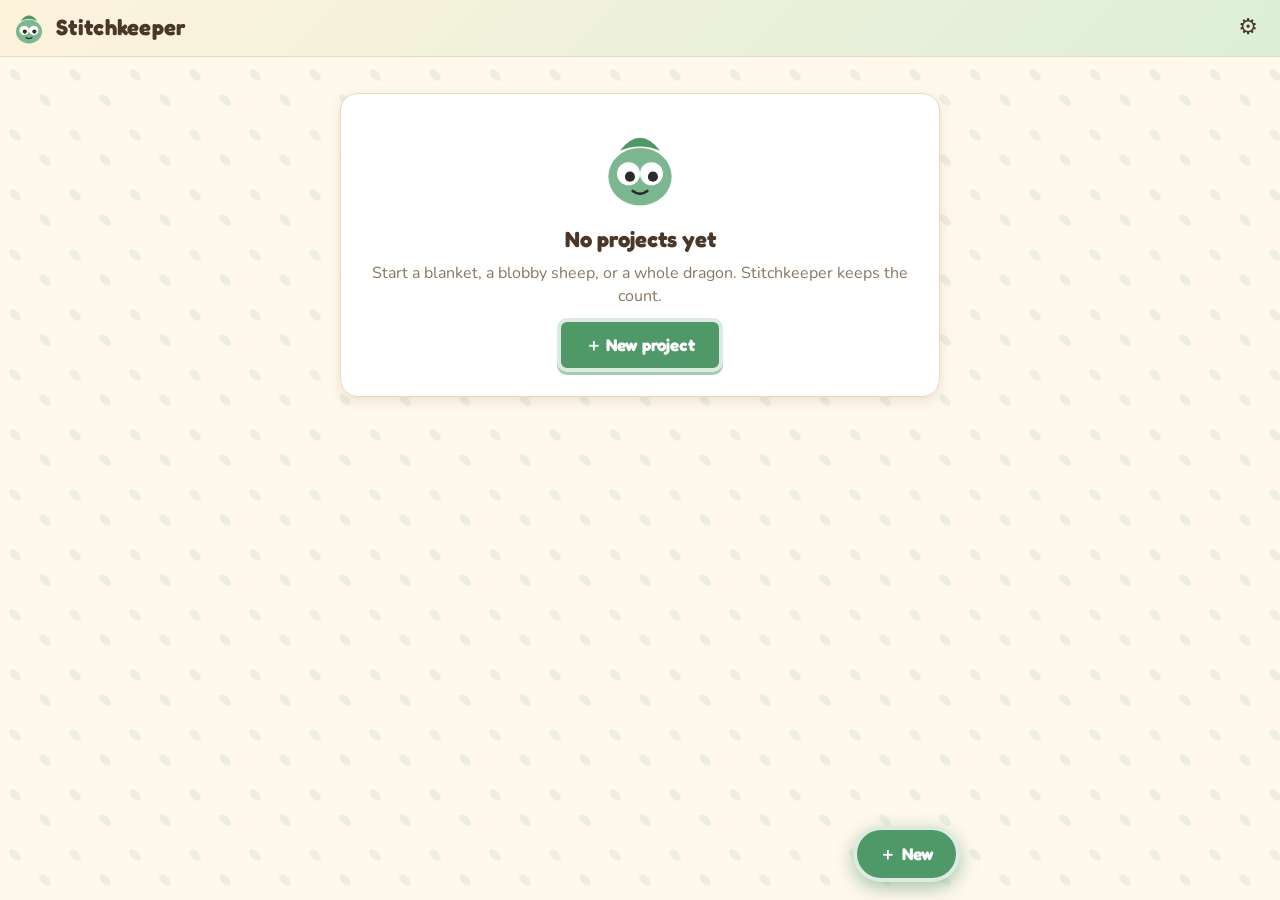
==== index.html @ abbbc14a "Stitchkeeper: crochet row/stitch counter PWA Row/round + grouped stitch counters, multi-part project" ====
<!DOCTYPE html>
<html lang="en">
<head>
<meta charset="utf-8">
<title>Stitchkeeper</title>
<meta name="viewport" content="width=device-width, initial-scale=1, viewport-fit=cover">
<meta name="description" content="A crochet row, round and stitch counter that works offline.">
<meta name="theme-color" content="#9ccc65">
<meta name="color-scheme" content="light dark">

<!-- PWA / iOS -->
<link rel="manifest" href="./manifest.webmanifest">
<link rel="icon" href="./icons/icon.svg" type="image/svg+xml">
<link rel="apple-touch-icon" href="./icons/apple-touch-icon.png">
<meta name="apple-mobile-web-app-capable" content="yes">
<meta name="mobile-web-app-capable" content="yes">
<meta name="apple-mobile-web-app-title" content="Stitchkeeper">
<meta name="apple-mobile-web-app-status-bar-style" content="black-translucent">

<!-- Styles -->
<link rel="stylesheet" href="./css/app.css">
<link rel="stylesheet" href="./css/themes.css">

<!-- Fonts -->
<link rel="preconnect" href="https://fonts.googleapis.com">
<link rel="preconnect" href="https://fonts.gstatic.com" crossorigin>
<link rel="stylesheet" href="https://fonts.googleapis.com/css2?family=Nunito:wght@400;700;900&amp;family=Fredoka:wght@500;700&amp;family=Quicksand:wght@500;700&amp;family=Cinzel:wght@600;700&amp;family=Press+Start+2P&amp;display=swap">
</head>
<body>

<!-- Screen-reader announcements (row changes, milestones) -->
<div id="live-region" class="sr-only" role="status" aria-live="polite" aria-atomic="true"></div>

<!-- =============================== HOME =============================== -->
<section id="screen-home" class="screen" aria-label="Projects">
  <header class="topbar">
    <div class="topbar-mascot" aria-hidden="true"></div>
    <h1 class="topbar-title">Stitchkeeper</h1>
    <button type="button" id="btn-settings" class="icon-btn" aria-label="Settings">
      <span aria-hidden="true">⚙️</span>
    </button>
  </header>

  <main class="screen-body" id="home-body">
    <section id="home-empty" class="empty-state" hidden>
      <div class="empty-mascot" aria-hidden="true"></div>
      <h2>No projects yet</h2>
      <p class="muted">Start a blanket, a blobby sheep, or a whole dragon. Stitchkeeper keeps the count.</p>
      <button type="button" class="btn primary big" data-action="new-project">＋ New project</button>
    </section>

    <div id="home-list" class="card-list"></div>

    <section id="home-finished" class="shelf" hidden>
      <button type="button" id="finished-toggle" class="shelf-toggle" aria-expanded="false" aria-controls="finished-list">
        <span class="shelf-caret" aria-hidden="true">▸</span>
        <span id="finished-label">Finished shelf</span>
      </button>
      <div id="finished-list" class="card-list" hidden></div>
    </section>
  </main>

  <button type="button" id="btn-new" class="fab" data-action="new-project" aria-label="New project">
    <span aria-hidden="true">＋</span> New
  </button>
</section>

<!-- ============================== PROJECT ============================= -->
<section id="screen-project" class="screen" aria-label="Project" hidden>
  <header class="topbar">
    <button type="button" id="p-back" class="icon-btn" aria-label="Back to projects">
      <span aria-hidden="true">‹</span>
    </button>
    <button type="button" id="p-title" class="title-btn" aria-label="Edit project">
      <span id="p-emoji" class="title-emoji" aria-hidden="true">🧶</span>
      <span id="p-name" class="title-name">Project</span>
    </button>
    <button type="button" id="p-timer" class="chip timer-chip" aria-label="Toggle timer">0:00:00</button>
    <button type="button" id="p-menu" class="icon-btn" aria-label="Project menu">
      <span aria-hidden="true">⋯</span>
    </button>
  </header>

  <main class="screen-body project-body">
    <div id="part-tabs" class="tabs" role="group" aria-label="Parts"></div>

    <p id="repeat-readout" class="repeat-readout" hidden></p>

    <section class="card counter-card" aria-label="Row counter">
      <div class="counter-label" id="row-label">ROW</div>
      <div class="counter-row">
        <button type="button" id="row-minus" class="round-btn" aria-label="Previous row">
          <span aria-hidden="true">–</span>
        </button>
        <div id="row-number" class="big-number">0</div>
        <button type="button" id="row-plus" class="round-btn accent" aria-label="Complete row">
          <span aria-hidden="true">+</span>
        </button>
      </div>
      <div id="row-progress" class="progress" hidden>
        <div class="bar"><div id="row-bar-fill" class="bar-fill"></div></div>
        <div id="row-bar-label" class="bar-label"></div>
      </div>
    </section>

    <button type="button" id="pattern-line" class="pattern-line" hidden>
      <span class="pattern-line-tag" id="pattern-line-tag"></span>
      <span class="pattern-line-text" id="pattern-line-text"></span>
    </button>

    <section class="stitch-section" aria-label="Stitch counter">
      <button type="button" id="stitch-btn" class="stitch-btn" aria-label="Count a stitch">
        <span class="stitch-caption">STITCHES</span>
        <span id="stitch-number" class="stitch-number">0</span>
        <span class="stitch-hint">tap</span>
      </button>
      <div id="stitch-readout" class="readout"></div>
      <div id="stitch-progress" class="progress slim" hidden>
        <div class="bar"><div id="stitch-bar-fill" class="bar-fill"></div></div>
        <div id="stitch-bar-label" class="bar-label"></div>
      </div>
      <div class="stitch-actions">
        <button type="button" id="stitch-minus" class="btn ghost" aria-label="Remove one stitch">–1</button>
        <button type="button" id="stitch-reset" class="linkish" aria-label="Reset stitches for this row">reset stitches</button>
      </div>
    </section>
  </main>

  <nav class="bottombar" aria-label="Project tools">
    <button type="button" id="btn-undo" class="bar-btn" aria-label="Undo last action">
      <span class="bar-icon" aria-hidden="true">↶</span><span class="bar-text">Undo</span>
    </button>
    <button type="button" id="btn-wake" class="bar-btn" aria-label="Keep screen awake" aria-pressed="false">
      <span class="bar-icon" aria-hidden="true">☀</span><span class="bar-text">Awake</span>
    </button>
    <button type="button" id="btn-alerts" class="bar-btn" aria-label="Stitch alerts">
      <span class="bar-icon" aria-hidden="true">🔔</span><span class="bar-text" id="alerts-text">Alerts</span>
    </button>
    <button type="button" id="btn-place" class="bar-btn" aria-label="Placement notes">
      <span class="bar-icon" aria-hidden="true">📌</span><span class="bar-text">Placing</span>
    </button>
  </nav>
</section>

<!-- Toasts -->
<div id="toasts" class="toasts" aria-live="polite"></div>

<!-- Scripts (order matters) -->
<script src="./js/themes.js"></script>
<script src="./js/patterns.js"></script>
<script src="./js/celebrate.js"></script>
<script src="./js/audio.js"></script>
<script src="./js/store.js"></script>
<script src="./js/app.js"></script>

<script>
(function () {
  'use strict';
  if (!('serviceWorker' in navigator)) return;
  var secure = location.protocol === 'https:' || location.hostname === 'localhost' || location.hostname === '127.0.0.1';
  if (!secure) return;
  window.addEventListener('load', function () {
    navigator.serviceWorker.register('./sw.js', { scope: './' }).catch(function () {});
  });
})();
</script>

</body>
</html>
---- css/app.css ----
/* ==========================================================================
   Stitchkeeper — css/app.css
   Layout + components. Colors, fonts, radii and shadows come ONLY from the
   theme variables below (themes.css overrides them per html[data-theme]).
   The :root block is the "stardew-spring" default so the app is fully
   styled even if themes.css fails to load.
   ========================================================================== */

/* --------------------------------------------------------------------------
   1. Theme variables (defaults = stardew-spring)
   -------------------------------------------------------------------------- */

:root {
  --bg: #fbf3e0;
  --bg-image: none;
  --surface: #fffaf0;
  --surface-2: #f4e8d2;
  --text: #4a3b2a;
  --text-muted: #8c7a62;
  --border: #e2d1b0;
  --primary: #7cb342;
  --primary-text: #ffffff;
  --primary-glow: rgba(124, 179, 66, 0.45);
  --accent: #f0a868;
  --accent-text: #4a3b2a;
  --accent-2: #4f9a3f;
  --danger: #c0563e;
  --success: #4c9a2a;
  --radius: 18px;
  --radius-sm: 10px;
  --shadow: 0 2px 0 rgba(160, 134, 94, 0.35), 0 8px 20px rgba(74, 59, 42, 0.10);
  --font-body: "Nunito", ui-rounded, "Segoe UI", system-ui, -apple-system, sans-serif;
  --font-display: "Fredoka", "Nunito", ui-rounded, "Segoe UI", system-ui, sans-serif;
  --counter-size: 96px;
  --tap-border: 2px solid #6b9c36;
  --header-bg: #9ccc65;
  --header-text: #2f3d1c;
  --mascot: url("data:image/svg+xml,%3Csvg xmlns='http://www.w3.org/2000/svg' viewBox='0 0 64 64'%3E%3Cpath d='M32 6 L43 22 H21 Z' fill='%238bc34a'/%3E%3Cellipse cx='32' cy='40' rx='20' ry='21' fill='%237cb342'/%3E%3Ccircle cx='25' cy='37' r='3.6' fill='%23263238'/%3E%3Ccircle cx='39' cy='37' r='3.6' fill='%23263238'/%3E%3Ccircle cx='26.2' cy='35.8' r='1.2' fill='%23ffffff'/%3E%3Ccircle cx='40.2' cy='35.8' r='1.2' fill='%23ffffff'/%3E%3Cpath d='M26 47 q6 6 12 0' stroke='%23263238' stroke-width='2.6' fill='none' stroke-linecap='round'/%3E%3C/svg%3E");
  --overlay: rgba(52, 40, 26, 0.48);
  --color-scheme: light;

  /* layout sizes (not themed) */
  --topbar-h: 56px;
  --bottombar-h: 62px;
  --gap: 12px;
  --pad: 14px;
  --maxw: 640px;
}

/* --------------------------------------------------------------------------
   2. Base
   -------------------------------------------------------------------------- */

* { box-sizing: border-box; }

html {
  color-scheme: var(--color-scheme);
  -webkit-text-size-adjust: 100%;
}

html, body {
  margin: 0;
  padding: 0;
  height: 100%;
}

body {
  min-height: 100dvh;
  background-color: var(--bg);
  background-image: var(--bg-image);
  background-attachment: fixed;
  color: var(--text);
  font-family: var(--font-body);
  font-size: 16px;
  line-height: 1.45;
  overflow: hidden;
  touch-action: manipulation;
  -webkit-tap-highlight-color: transparent;
  overscroll-behavior: none;
}

button, input, select, textarea {
  font: inherit;
  color: inherit;
}

button {
  cursor: pointer;
  border: none;
  background: none;
  -webkit-tap-highlight-color: transparent;
  touch-action: manipulation;
}

h1, h2, h3 { margin: 0; font-family: var(--font-display); font-weight: 700; }

p { margin: 0 0 0.6em; }

:focus-visible {
  outline: 3px solid var(--accent-2);
  outline-offset: 2px;
}

.sr-only {
  position: absolute !important;
  width: 1px; height: 1px;
  margin: -1px; padding: 0;
  overflow: hidden;
  clip: rect(0 0 0 0);
  clip-path: inset(50%);
  white-space: nowrap;
  border: 0;
}

.muted { color: var(--text-muted); }
.hidden, [hidden] { display: none !important; }

/* --------------------------------------------------------------------------
   3. Screens
   -------------------------------------------------------------------------- */

.screen {
  position: fixed;
  inset: 0;
  display: flex;
  flex-direction: column;
  height: 100dvh;
}

.screen-body {
  flex: 1 1 auto;
  min-height: 0;
  overflow-y: auto;
  -webkit-overflow-scrolling: touch;
  overscroll-behavior: contain;
  padding: var(--pad);
  padding-bottom: calc(96px + env(safe-area-inset-bottom));
  width: 100%;
  max-width: var(--maxw);
  margin: 0 auto;
}

.project-body {
  padding-bottom: calc(var(--bottombar-h) + 20px + env(safe-area-inset-bottom));
  display: flex;
  flex-direction: column;
  gap: var(--gap);
}
/* The body scrolls; its sections must never be squashed to fit. */
.project-body > * { flex: 0 0 auto; }

/* --------------------------------------------------------------------------
   4. Top bar
   -------------------------------------------------------------------------- */

.topbar {
  flex: 0 0 auto;
  display: flex;
  align-items: center;
  gap: 8px;
  min-height: var(--topbar-h);
  padding: 6px 10px;
  padding-top: calc(6px + env(safe-area-inset-top));
  background: var(--header-bg);
  color: var(--header-text);
  border-bottom: 1px solid var(--border);
}

.topbar-mascot {
  width: 38px; height: 38px;
  flex: 0 0 auto;
  background-image: var(--mascot);
  background-size: contain;
  background-repeat: no-repeat;
  background-position: center;
}

.topbar-title {
  flex: 1 1 auto;
  font-size: 22px;
  letter-spacing: 0.3px;
  color: var(--header-text);
  white-space: nowrap;
  overflow: hidden;
  text-overflow: ellipsis;
}

.icon-btn {
  flex: 0 0 auto;
  min-width: 44px;
  min-height: 44px;
  display: inline-flex;
  align-items: center;
  justify-content: center;
  font-size: 22px;
  border-radius: var(--radius-sm);
  color: var(--header-text);
}
.icon-btn:active { transform: scale(0.94); }

.title-btn {
  flex: 1 1 auto;
  min-width: 0;
  display: flex;
  align-items: center;
  gap: 8px;
  min-height: 44px;
  padding: 0 6px;
  border-radius: var(--radius-sm);
  color: var(--header-text);
  text-align: left;
}
.title-emoji { font-size: 22px; flex: 0 0 auto; }
.title-name {
  font-family: var(--font-display);
  font-size: 18px;
  font-weight: 700;
  white-space: nowrap;
  overflow: hidden;
  text-overflow: ellipsis;
}

.chip {
  flex: 0 0 auto;
  min-height: 34px;
  padding: 4px 10px;
  border-radius: 999px;
  border: 1px solid var(--border);
  background: var(--surface);
  color: var(--text);
  font-size: 13px;
  font-variant-numeric: tabular-nums;
  font-weight: 700;
}
.timer-chip.running {
  background: var(--accent-2);
  color: var(--primary-text);
  border-color: var(--accent-2);
}

/* --------------------------------------------------------------------------
   5. Home
   -------------------------------------------------------------------------- */

.empty-state {
  text-align: center;
  padding: 28px 18px 24px;
  background: var(--surface);
  border: 1px solid var(--border);
  border-radius: var(--radius);
  box-shadow: var(--shadow);
  margin-top: 16px;
}
.empty-mascot {
  width: 92px; height: 92px;
  margin: 0 auto 10px;
  background-image: var(--mascot);
  background-size: contain;
  background-repeat: no-repeat;
  background-position: center;
}
.empty-state h2 { font-size: 22px; margin-bottom: 6px; }

.card-list { display: flex; flex-direction: column; gap: var(--gap); }

.card {
  background: var(--surface);
  border: 1px solid var(--border);
  border-radius: var(--radius);
  box-shadow: var(--shadow);
  padding: var(--pad);
}

.project-card {
  display: grid;
  grid-template-columns: 46px 1fr auto;
  grid-template-areas: "emoji name pill" "emoji summary summary" "emoji meta meta";
  gap: 2px 10px;
  align-items: center;
  width: 100%;
  text-align: left;
  background: var(--surface);
  border: 1px solid var(--border);
  border-radius: var(--radius);
  box-shadow: var(--shadow);
  padding: var(--pad);
  color: var(--text);
}
.project-card:active { transform: scale(0.99); }
.pc-emoji { grid-area: emoji; font-size: 34px; line-height: 1; align-self: start; }
.pc-name {
  grid-area: name;
  font-family: var(--font-display);
  font-size: 18px;
  font-weight: 700;
  overflow: hidden;
  text-overflow: ellipsis;
  white-space: nowrap;
}
.pc-pill { grid-area: pill; }
.pc-summary { grid-area: summary; font-size: 14px; color: var(--text); font-variant-numeric: tabular-nums; }
.pc-meta { grid-area: meta; font-size: 12px; color: var(--text-muted); }

.pill {
  display: inline-block;
  padding: 2px 9px;
  border-radius: 999px;
  font-size: 11px;
  font-weight: 800;
  letter-spacing: 0.4px;
  text-transform: uppercase;
  border: 1px solid var(--border);
  background: var(--surface-2);
  color: var(--text-muted);
}
.pill.active { background: var(--accent-2); color: var(--primary-text); border-color: var(--accent-2); }
.pill.paused { background: var(--surface-2); color: var(--text-muted); }
.pill.finished { background: var(--success); color: var(--primary-text); border-color: var(--success); }
.pill.frogged { background: var(--danger); color: var(--primary-text); border-color: var(--danger); }

.shelf { margin-top: 18px; }
.shelf-toggle {
  display: flex;
  align-items: center;
  gap: 8px;
  width: 100%;
  min-height: 44px;
  padding: 6px 4px;
  color: var(--text-muted);
  font-weight: 700;
  font-size: 14px;
}
.shelf-caret { display: inline-block; transition: transform 0.15s ease; }
.shelf-toggle[aria-expanded="true"] .shelf-caret { transform: rotate(90deg); }

.fab {
  position: fixed;
  right: max(16px, env(safe-area-inset-right));
  bottom: calc(18px + env(safe-area-inset-bottom));
  z-index: 20;
  display: inline-flex;
  align-items: center;
  gap: 6px;
  min-height: 56px;
  padding: 0 22px;
  border-radius: 999px;
  background: var(--primary);
  color: var(--primary-text);
  font-family: var(--font-display);
  font-size: 17px;
  font-weight: 700;
  box-shadow: 0 6px 18px var(--primary-glow);
  border: var(--tap-border);
}
.fab:active { transform: translateY(2px); }

/* --------------------------------------------------------------------------
   6. Part tabs
   -------------------------------------------------------------------------- */

.tabs {
  display: flex;
  gap: 8px;
  overflow-x: auto;
  overflow-y: hidden;
  padding: 2px 2px 6px;
  scrollbar-width: none;
  -webkit-overflow-scrolling: touch;
}
.tabs::-webkit-scrollbar { display: none; }

.tab {
  flex: 0 0 auto;
  min-height: 40px;
  padding: 6px 14px;
  border-radius: 999px;
  border: 1px solid var(--border);
  background: var(--surface);
  color: var(--text);
  font-weight: 700;
  font-size: 14px;
  white-space: nowrap;
}
.tab.active {
  background: var(--accent-2);
  color: var(--primary-text);
  border-color: var(--accent-2);
}
.tab-badge { opacity: 0.85; font-weight: 700; font-variant-numeric: tabular-nums; }
.tab-add { border-style: dashed; color: var(--text-muted); }

.repeat-readout {
  margin: 0;
  padding: 8px 12px;
  border-radius: var(--radius-sm);
  background: var(--surface-2);
  border: 1px solid var(--border);
  color: var(--text);
  font-size: 14px;
  font-weight: 700;
  text-align: center;
  font-variant-numeric: tabular-nums;
}

/* --------------------------------------------------------------------------
   7. Row counter
   -------------------------------------------------------------------------- */

.counter-card { text-align: center; padding: 10px var(--pad) 14px; }

.counter-label {
  font-family: var(--font-display);
  font-size: 13px;
  letter-spacing: 2px;
  font-weight: 700;
  color: var(--text-muted);
}

.counter-row {
  display: flex;
  align-items: center;
  justify-content: space-between;
  gap: 10px;
}

.big-number {
  flex: 1 1 auto;
  font-family: var(--font-display);
  font-size: var(--counter-size);
  font-weight: 700;
  line-height: 1.05;
  font-variant-numeric: tabular-nums;
  user-select: none;
  -webkit-user-select: none;
  overflow: hidden;
}

.round-btn {
  flex: 0 0 auto;
  width: 62px; height: 62px;
  border-radius: 999px;
  border: 1px solid var(--border);
  background: var(--surface-2);
  color: var(--text);
  font-size: 30px;
  font-weight: 700;
  line-height: 1;
  display: inline-flex;
  align-items: center;
  justify-content: center;
}
.round-btn.accent {
  background: var(--accent);
  color: var(--accent-text);
  border: var(--tap-border);
}
.round-btn:active { transform: scale(0.94); }

.progress { margin-top: 8px; }
.bar {
  height: 10px;
  border-radius: 999px;
  background: var(--surface-2);
  border: 1px solid var(--border);
  overflow: hidden;
}
.progress.slim .bar { height: 6px; }
.bar-fill {
  height: 100%;
  width: 0%;
  background: var(--accent-2);
  transition: width 0.18s ease;
}
.bar-label {
  margin-top: 4px;
  font-size: 13px;
  color: var(--text-muted);
  font-variant-numeric: tabular-nums;
}

/* --------------------------------------------------------------------------
   8. Pattern line
   -------------------------------------------------------------------------- */

.pattern-line {
  display: flex;
  align-items: baseline;
  gap: 8px;
  width: 100%;
  text-align: left;
  padding: 10px 12px;
  border-radius: var(--radius-sm);
  border: 1px dashed var(--border);
  background: var(--surface);
  color: var(--text);
  box-shadow: var(--shadow);
}
.pattern-line-tag {
  flex: 0 0 auto;
  font-size: 11px;
  font-weight: 800;
  letter-spacing: 0.6px;
  text-transform: uppercase;
  color: var(--accent-2);
}
.pattern-line-text {
  flex: 1 1 auto;
  font-size: 15px;
  line-height: 1.35;
  overflow: hidden;
  display: -webkit-box;
  -webkit-line-clamp: 3;
  -webkit-box-orient: vertical;
}

/* --------------------------------------------------------------------------
   9. Stitch button
   -------------------------------------------------------------------------- */

.stitch-section { display: flex; flex-direction: column; gap: 8px; }

.stitch-btn {
  position: relative;
  width: 100%;
  min-height: max(42vh, 190px);
  display: flex;
  flex-direction: column;
  align-items: center;
  justify-content: center;
  gap: 2px;
  border-radius: var(--radius);
  border: var(--tap-border);
  background: var(--primary);
  color: var(--primary-text);
  box-shadow: 0 6px 0 var(--primary-glow), var(--shadow);
  user-select: none;
  -webkit-user-select: none;
  touch-action: none;
  transition: transform 0.05s ease, box-shadow 0.05s ease;
}
.stitch-btn.pressed {
  transform: translateY(4px);
  box-shadow: 0 2px 0 var(--primary-glow);
}
.stitch-btn.flash {
  animation: sk-flash 0.45s ease;
}
@keyframes sk-flash {
  0%, 100% { background: var(--primary); }
  30% { background: var(--danger); }
  65% { background: var(--primary); }
}

.stitch-caption {
  font-family: var(--font-display);
  font-size: 13px;
  letter-spacing: 2px;
  opacity: 0.85;
}
.stitch-number {
  font-family: var(--font-display);
  font-size: calc(var(--counter-size) * 1.15);
  font-weight: 700;
  line-height: 1.02;
  font-variant-numeric: tabular-nums;
}
.stitch-hint { font-size: 12px; letter-spacing: 3px; text-transform: uppercase; opacity: 0.6; }

.readout {
  text-align: center;
  font-size: 14px;
  font-weight: 700;
  color: var(--text-muted);
  font-variant-numeric: tabular-nums;
  min-height: 20px;
}

.stitch-actions {
  display: flex;
  align-items: center;
  justify-content: space-between;
  gap: 10px;
}

/* --------------------------------------------------------------------------
   10. Buttons
   -------------------------------------------------------------------------- */

.btn {
  display: inline-flex;
  align-items: center;
  justify-content: center;
  gap: 6px;
  min-height: 46px;
  padding: 8px 16px;
  border-radius: var(--radius-sm);
  border: 1px solid var(--border);
  background: var(--surface-2);
  color: var(--text);
  font-weight: 700;
  font-size: 15px;
}
.btn:active { transform: translateY(1px); }
.btn.primary {
  background: var(--primary);
  color: var(--primary-text);
  border: var(--tap-border);
  box-shadow: 0 3px 0 var(--primary-glow);
}
.btn.accent { background: var(--accent); color: var(--accent-text); }
.btn.ghost { background: transparent; }
.btn.danger { background: var(--danger); color: var(--primary-text); border-color: var(--danger); }
.btn.big { min-height: 54px; font-size: 17px; padding: 10px 24px; font-family: var(--font-display); }
.btn.block { width: 100%; }
.btn[disabled] { opacity: 0.45; }

.linkish {
  background: none;
  color: var(--text-muted);
  text-decoration: underline;
  font-size: 14px;
  min-height: 44px;
  padding: 0 8px;
}

/* --------------------------------------------------------------------------
   11. Bottom bar
   -------------------------------------------------------------------------- */

.bottombar {
  flex: 0 0 auto;
  display: flex;
  align-items: stretch;
  justify-content: space-around;
  gap: 4px;
  min-height: var(--bottombar-h);
  padding: 4px 6px;
  padding-bottom: calc(4px + env(safe-area-inset-bottom));
  background: var(--surface);
  border-top: 1px solid var(--border);
}
.bar-btn {
  flex: 1 1 0;
  display: flex;
  flex-direction: column;
  align-items: center;
  justify-content: center;
  gap: 2px;
  border-radius: var(--radius-sm);
  color: var(--text-muted);
  font-size: 11px;
  font-weight: 700;
  min-height: 52px;
}
.bar-btn .bar-icon { font-size: 20px; line-height: 1; }
.bar-btn.on { color: var(--accent-2); background: var(--surface-2); }
.bar-btn[disabled] { opacity: 0.4; }

/* --------------------------------------------------------------------------
   12. Toasts
   -------------------------------------------------------------------------- */

.toasts {
  position: fixed;
  left: 50%;
  transform: translateX(-50%);
  bottom: calc(var(--bottombar-h) + 16px + env(safe-area-inset-bottom));
  z-index: 60;
  display: flex;
  flex-direction: column-reverse;
  gap: 8px;
  width: min(92vw, 460px);
  pointer-events: none;
}
.toast {
  pointer-events: auto;
  display: flex;
  align-items: center;
  gap: 12px;
  padding: 12px 14px;
  border-radius: var(--radius-sm);
  background: var(--surface);
  color: var(--text);
  border: 1px solid var(--border);
  box-shadow: var(--shadow);
  font-size: 15px;
  font-weight: 700;
  animation: sk-toast-in 0.18s ease;
}
.toast-text { flex: 1 1 auto; }
.toast-action {
  flex: 0 0 auto;
  color: var(--accent-2);
  font-weight: 800;
  text-decoration: underline;
  min-height: 36px;
  padding: 0 6px;
}
@keyframes sk-toast-in {
  from { opacity: 0; transform: translateY(10px); }
  to { opacity: 1; transform: none; }
}

/* --------------------------------------------------------------------------
   13. Sheets (dialog)
   -------------------------------------------------------------------------- */

dialog.sheet {
  position: fixed;
  inset: 0;
  width: 100%;
  max-width: none;
  max-height: none;
  height: 100%;
  margin: 0;
  padding: 0;
  border: none;
  background: transparent;
  color: var(--text);
  overflow: hidden;
}
dialog.sheet::backdrop { background: var(--overlay); }

dialog.sheet .sheet-inner {
  position: absolute;
  left: 0; right: 0; bottom: 0;
  display: flex;
  flex-direction: column;
  max-height: 92dvh;
  background: var(--surface);
  border: 1px solid var(--border);
  border-bottom: none;
  border-radius: var(--radius) var(--radius) 0 0;
  box-shadow: var(--shadow);
  animation: sk-sheet-up 0.18s ease;
}
@keyframes sk-sheet-up {
  from { transform: translateY(24px); opacity: 0.6; }
  to { transform: none; opacity: 1; }
}

.sheet-head {
  flex: 0 0 auto;
  position: relative;
  display: flex;
  align-items: center;
  gap: 8px;
  padding: 14px var(--pad) 8px;
  border-bottom: 1px solid var(--border);
}
.sheet-grab {
  position: absolute;
  top: 6px; left: 50%;
  transform: translateX(-50%);
  width: 40px; height: 4px;
  border-radius: 999px;
  background: var(--border);
}
.sheet-title { flex: 1 1 auto; font-size: 19px; }
.sheet-close {
  flex: 0 0 auto;
  min-width: 40px; min-height: 40px;
  border-radius: var(--radius-sm);
  font-size: 18px;
  color: var(--text-muted);
}

.sheet-body {
  flex: 1 1 auto;
  min-height: 0;
  overflow-y: auto;
  -webkit-overflow-scrolling: touch;
  overscroll-behavior: contain;
  padding: var(--pad);
  display: flex;
  flex-direction: column;
  gap: 14px;
}

.sheet-foot {
  flex: 0 0 auto;
  display: flex;
  gap: 10px;
  padding: 10px var(--pad);
  padding-bottom: calc(10px + env(safe-area-inset-bottom));
  border-top: 1px solid var(--border);
  background: var(--surface);
}
.sheet-foot .btn { flex: 1 1 0; }

@media (min-width: 700px) {
  dialog.sheet .sheet-inner {
    position: relative;
    margin: 0 auto;
    top: 50%;
    transform: translateY(-50%);
    width: min(640px, 92vw);
    max-height: 86dvh;
    border-radius: var(--radius);
    border-bottom: 1px solid var(--border);
  }
  dialog.sheet .sheet-grab { display: none; }
  @keyframes sk-sheet-up {
    from { transform: translateY(-46%); opacity: 0.6; }
    to { transform: translateY(-50%); opacity: 1; }
  }
}

/* --------------------------------------------------------------------------
   14. Form controls
   -------------------------------------------------------------------------- */

.field { display: flex; flex-direction: column; gap: 6px; }
.field > label, .field-label {
  font-size: 13px;
  font-weight: 800;
  letter-spacing: 0.4px;
  text-transform: uppercase;
  color: var(--text-muted);
}
.field-hint { font-size: 12px; color: var(--text-muted); }

input[type="text"],
input[type="number"],
input[type="search"],
textarea,
select {
  width: 100%;
  min-height: 46px;
  padding: 10px 12px;
  border-radius: var(--radius-sm);
  border: 1px solid var(--border);
  background: var(--surface-2);
  color: var(--text);
  font-size: 16px; /* prevents iOS zoom on focus */
}
textarea { min-height: 96px; resize: vertical; line-height: 1.4; }
textarea.mono {
  font-family: ui-monospace, SFMono-Regular, Menlo, Consolas, monospace;
  font-size: 14px;
  min-height: 180px;
}

.row-flex { display: flex; gap: 10px; align-items: flex-end; }
.row-flex > * { flex: 1 1 0; min-width: 0; }

.stepper { display: flex; align-items: center; gap: 8px; }
.stepper input { text-align: center; flex: 1 1 auto; }
.stepper button {
  flex: 0 0 auto;
  width: 46px; height: 46px;
  border-radius: var(--radius-sm);
  border: 1px solid var(--border);
  background: var(--surface-2);
  font-size: 22px;
  font-weight: 700;
  line-height: 1;
}

.seg {
  display: flex;
  border-radius: var(--radius-sm);
  border: 1px solid var(--border);
  overflow: hidden;
  background: var(--surface-2);
}
.seg button {
  flex: 1 1 0;
  min-height: 46px;
  font-weight: 700;
  color: var(--text-muted);
}
.seg button.on { background: var(--accent-2); color: var(--primary-text); }

.toggle-row {
  display: flex;
  align-items: center;
  justify-content: space-between;
  gap: 12px;
  min-height: 50px;
  padding: 6px 0;
  border-bottom: 1px solid var(--border);
}
.toggle-row:last-child { border-bottom: none; }
.toggle-label { font-weight: 700; }
.toggle-sub { font-size: 12px; color: var(--text-muted); font-weight: 400; }

.switch {
  flex: 0 0 auto;
  position: relative;
  width: 56px; height: 32px;
  border-radius: 999px;
  border: 1px solid var(--border);
  background: var(--surface-2);
  transition: background 0.15s ease;
}
.switch::after {
  content: "";
  position: absolute;
  top: 3px; left: 3px;
  width: 24px; height: 24px;
  border-radius: 999px;
  background: var(--surface);
  border: 1px solid var(--border);
  transition: transform 0.15s ease;
}
.switch[aria-checked="true"] { background: var(--accent-2); border-color: var(--accent-2); }
.switch[aria-checked="true"]::after { transform: translateX(24px); }

/* --------------------------------------------------------------------------
   15. Grids: emoji, templates, themes
   -------------------------------------------------------------------------- */

.emoji-grid {
  display: grid;
  grid-template-columns: repeat(auto-fill, minmax(50px, 1fr));
  gap: 6px;
}
.emoji-btn {
  min-height: 50px;
  font-size: 26px;
  border-radius: var(--radius-sm);
  border: 1px solid transparent;
  background: var(--surface-2);
}
.emoji-btn.on { border: var(--tap-border); background: var(--accent); }

.tpl-grid { display: flex; flex-direction: column; gap: 8px; }
.tpl-card {
  display: flex;
  align-items: center;
  gap: 12px;
  width: 100%;
  text-align: left;
  padding: 10px 12px;
  border-radius: var(--radius-sm);
  border: 1px solid var(--border);
  background: var(--surface-2);
  color: var(--text);
}
.tpl-card.on { border: var(--tap-border); background: var(--surface); }
.tpl-emoji { font-size: 28px; flex: 0 0 auto; }
.tpl-main { flex: 1 1 auto; min-width: 0; }
.tpl-name { font-weight: 800; }
.tpl-parts { font-size: 12px; color: var(--text-muted); }

.group-title {
  font-size: 12px;
  font-weight: 800;
  letter-spacing: 1px;
  text-transform: uppercase;
  color: var(--text-muted);
  margin: 4px 0 0;
}

.theme-grid {
  display: grid;
  grid-template-columns: repeat(auto-fill, minmax(150px, 1fr));
  gap: 10px;
}
.theme-card {
  display: flex;
  flex-direction: column;
  gap: 6px;
  padding: 10px;
  text-align: left;
  border-radius: var(--radius-sm);
  border: 1px solid var(--border);
  background: var(--surface-2);
  color: var(--text);
}
.theme-card.on { border: var(--tap-border); box-shadow: 0 0 0 2px var(--primary-glow); }
.theme-name { font-weight: 800; font-size: 14px; }
.theme-tagline { font-size: 11px; color: var(--text-muted); line-height: 1.25; }
.swatches { display: flex; gap: 4px; }
.swatch {
  width: 22px; height: 22px;
  border-radius: 6px;
  border: 1px solid var(--border);
}

/* --------------------------------------------------------------------------
   16. Lists: menu, checklist, history, pattern, status
   -------------------------------------------------------------------------- */

.list { display: flex; flex-direction: column; gap: 6px; }

.menu-item {
  display: flex;
  align-items: center;
  gap: 12px;
  width: 100%;
  min-height: 52px;
  padding: 8px 12px;
  text-align: left;
  border-radius: var(--radius-sm);
  border: 1px solid var(--border);
  background: var(--surface-2);
  color: var(--text);
  font-weight: 700;
}
.menu-icon { font-size: 20px; flex: 0 0 auto; }

.list-item {
  display: flex;
  align-items: center;
  gap: 10px;
  padding: 6px 4px;
  border-bottom: 1px solid var(--border);
}
.list-item:last-child { border-bottom: none; }
.check {
  flex: 0 0 auto;
  width: 34px; height: 34px;
  border-radius: 8px;
  border: 2px solid var(--border);
  background: var(--surface-2);
  font-size: 18px;
  line-height: 1;
  display: inline-flex;
  align-items: center;
  justify-content: center;
  color: transparent;
}
.check[aria-checked="true"] {
  background: var(--success);
  border-color: var(--success);
  color: var(--primary-text);
}
.item-text { flex: 1 1 auto; min-width: 0; word-break: break-word; }
.list-item.done .item-text { text-decoration: line-through; color: var(--text-muted); }
.item-del {
  flex: 0 0 auto;
  min-width: 40px; min-height: 40px;
  color: var(--text-muted);
  font-size: 16px;
}

.hist-item {
  display: flex;
  justify-content: space-between;
  gap: 10px;
  padding: 8px 4px;
  border-bottom: 1px solid var(--border);
  font-size: 14px;
  font-variant-numeric: tabular-nums;
}
.hist-item:last-child { border-bottom: none; }
.hist-when { color: var(--text-muted); flex: 0 0 auto; }

.pattern-lines { display: flex; flex-direction: column; }
.pline {
  display: block;
  width: 100%;
  text-align: left;
  padding: 8px 10px;
  border-radius: var(--radius-sm);
  border: 1px solid transparent;
  background: none;
  color: var(--text);
  font-size: 15px;
  line-height: 1.4;
  white-space: pre-wrap;
  word-break: break-word;
}
.pline.has-row { background: var(--surface-2); margin-bottom: 4px; }
.pline.on {
  border: var(--tap-border);
  background: var(--accent);
  color: var(--accent-text);
  font-weight: 700;
}
.pline.plain { color: var(--text-muted); cursor: default; }

.status-opt {
  display: flex;
  flex-direction: column;
  gap: 2px;
  width: 100%;
  text-align: left;
  padding: 10px 12px;
  border-radius: var(--radius-sm);
  border: 1px solid var(--border);
  background: var(--surface-2);
  color: var(--text);
}
.status-opt.on { border: var(--tap-border); background: var(--surface); }
.status-opt b { font-size: 15px; }
.status-opt span { font-size: 12px; color: var(--text-muted); }

.parsed-note { font-size: 12px; color: var(--text-muted); font-weight: 700; }

.danger-zone {
  margin-top: 4px;
  padding-top: 12px;
  border-top: 1px solid var(--border);
  display: flex;
  flex-direction: column;
  gap: 8px;
}

/* --------------------------------------------------------------------------
   17. Larger screens
   -------------------------------------------------------------------------- */

@media (min-width: 700px) {
  .stitch-btn { min-height: min(46vh, 380px); }
  .screen-body { padding: 20px; }
  .fab { right: calc(50% - min(320px, 46vw)); }
}

@media (min-height: 900px) {
  .stitch-btn { min-height: 44vh; }
}

/* --------------------------------------------------------------------------
   18. Reduced motion
   -------------------------------------------------------------------------- */

@media (prefers-reduced-motion: reduce) {
  *, *::before, *::after {
    animation-duration: 0.01ms !important;
    animation-iteration-count: 1 !important;
    transition-duration: 0.01ms !important;
  }
}
---- css/themes.css ----
/* ==========================================================================
   Stitchkeeper — Themes
   Defines every CSS variable from the SPEC "Themes contract" for all 6
   themes. css/app.css consumes ONLY these variables (plus its own layout
   numbers). :root mirrors html[data-theme="stardew-spring"] as the default.
   ========================================================================== */

:root {
  --bg: #fff8ed;
  --bg-image: url("data:image/svg+xml,%3Csvg xmlns='http://www.w3.org/2000/svg' width='60' height='60' viewBox='0 0 60 60'%3E%3Cg fill='%237cb88f' fill-opacity='0.15'%3E%3Cellipse cx='15' cy='15' rx='7' ry='4' transform='rotate(45 15 15)'/%3E%3Cellipse cx='45' cy='40' rx='7' ry='4' transform='rotate(45 45 40)'/%3E%3C/g%3E%3C/svg%3E");
  --surface: #ffffff;
  --surface-2: #fdf1dd;
  --text: #4a3728;
  --text-muted: #8a7660;
  --border: #e8d9c0;
  --primary: #4f9868;
  --primary-text: #ffffff;
  --primary-glow: rgba(79, 152, 104, 0.5);
  --accent: #f4a46b;
  --accent-text: #4a3728;
  --accent-2: #e6a23c;
  --danger: #d96c6c;
  --success: #4f9868;
  --radius: 18px;
  --radius-sm: 10px;
  --shadow: 0 4px 14px rgba(120, 90, 40, 0.14);
  --font-body: 'Nunito', system-ui, -apple-system, 'Segoe UI', Roboto, sans-serif;
  --font-display: 'Fredoka', system-ui, -apple-system, 'Segoe UI', Roboto, sans-serif;
  --counter-size: 96px;
  --tap-border: 4px solid rgba(255, 255, 255, 0.8);
  --header-bg: linear-gradient(135deg, #fff3dc, #dcefd9);
  --header-text: #4a3728;
  --mascot: url("data:image/svg+xml,%3Csvg xmlns='http://www.w3.org/2000/svg' viewBox='0 0 64 64'%3E%3Cellipse cx='32' cy='38' rx='22' ry='20' fill='%237cb88f'/%3E%3Cpath d='M18 20 Q32 2 46 20 Q32 14 18 20Z' fill='%234f9868'/%3E%3Ccircle cx='24' cy='36' r='8' fill='%23ffffff'/%3E%3Ccircle cx='40' cy='36' r='8' fill='%23ffffff'/%3E%3Ccircle cx='25' cy='38' r='3.5' fill='%232b2b2b'/%3E%3Ccircle cx='41' cy='38' r='3.5' fill='%232b2b2b'/%3E%3Cpath d='M27 48 Q32 52 37 48' stroke='%232b2b2b' stroke-width='2' fill='none' stroke-linecap='round'/%3E%3C/svg%3E");
  --overlay: rgba(74, 55, 40, 0.35);
  --color-scheme: light;
}

/* --------------------------------------------------------------------------
   Stardew group
   -------------------------------------------------------------------------- */

/* Pelican Town Spring — cream/soft greens/peach, junimo mascot, light, cozy */
html[data-theme="stardew-spring"] {
  --bg: #fff8ed;
  --bg-image: url("data:image/svg+xml,%3Csvg xmlns='http://www.w3.org/2000/svg' width='60' height='60' viewBox='0 0 60 60'%3E%3Cg fill='%237cb88f' fill-opacity='0.15'%3E%3Cellipse cx='15' cy='15' rx='7' ry='4' transform='rotate(45 15 15)'/%3E%3Cellipse cx='45' cy='40' rx='7' ry='4' transform='rotate(45 45 40)'/%3E%3C/g%3E%3C/svg%3E");
  --surface: #ffffff;
  --surface-2: #fdf1dd;
  --text: #4a3728;
  --text-muted: #8a7660;
  --border: #e8d9c0;
  --primary: #4f9868;
  --primary-text: #ffffff;
  --primary-glow: rgba(79, 152, 104, 0.5);
  --accent: #f4a46b;
  --accent-text: #4a3728;
  --accent-2: #e6a23c;
  --danger: #d96c6c;
  --success: #4f9868;
  --radius: 18px;
  --radius-sm: 10px;
  --shadow: 0 4px 14px rgba(120, 90, 40, 0.14);
  --font-body: 'Nunito', system-ui, -apple-system, 'Segoe UI', Roboto, sans-serif;
  --font-display: 'Fredoka', system-ui, -apple-system, 'Segoe UI', Roboto, sans-serif;
  --counter-size: 96px;
  --tap-border: 4px solid rgba(255, 255, 255, 0.8);
  --header-bg: linear-gradient(135deg, #fff3dc, #dcefd9);
  --header-text: #4a3728;
  --mascot: url("data:image/svg+xml,%3Csvg xmlns='http://www.w3.org/2000/svg' viewBox='0 0 64 64'%3E%3Cellipse cx='32' cy='38' rx='22' ry='20' fill='%237cb88f'/%3E%3Cpath d='M18 20 Q32 2 46 20 Q32 14 18 20Z' fill='%234f9868'/%3E%3Ccircle cx='24' cy='36' r='8' fill='%23ffffff'/%3E%3Ccircle cx='40' cy='36' r='8' fill='%23ffffff'/%3E%3Ccircle cx='25' cy='38' r='3.5' fill='%232b2b2b'/%3E%3Ccircle cx='41' cy='38' r='3.5' fill='%232b2b2b'/%3E%3Cpath d='M27 48 Q32 52 37 48' stroke='%232b2b2b' stroke-width='2' fill='none' stroke-linecap='round'/%3E%3C/svg%3E");
  --overlay: rgba(74, 55, 40, 0.35);
  --color-scheme: light;
}

/* Stardrop Night — deep navy/purple, stars, stardrop mascot, dark */
html[data-theme="stardew-night"] {
  --bg: #10122b;
  --bg-image: url("data:image/svg+xml,%3Csvg xmlns='http://www.w3.org/2000/svg' width='50' height='50' viewBox='0 0 50 50'%3E%3Cg fill='%23ffffff' fill-opacity='0.14'%3E%3Ccircle cx='8' cy='10' r='1.4'/%3E%3Ccircle cx='30' cy='6' r='1'/%3E%3Ccircle cx='40' cy='30' r='1.6'/%3E%3Ccircle cx='15' cy='36' r='1'/%3E%3Ccircle cx='45' cy='44' r='1.2'/%3E%3C/g%3E%3C/svg%3E");
  --surface: #1b1e42;
  --surface-2: #262a57;
  --text: #edeafb;
  --text-muted: #a9a6d6;
  --border: #363b6e;
  --primary: #8b6fe0;
  --primary-text: #ffffff;
  --primary-glow: rgba(139, 111, 224, 0.6);
  --accent: #4fd1e8;
  --accent-text: #0b1030;
  --accent-2: #f4cb63;
  --danger: #e9707a;
  --success: #7bd9a0;
  --radius: 18px;
  --radius-sm: 10px;
  --shadow: 0 6px 20px rgba(0, 0, 0, 0.45);
  --font-body: 'Nunito', system-ui, -apple-system, 'Segoe UI', Roboto, sans-serif;
  --font-display: 'Fredoka', system-ui, -apple-system, 'Segoe UI', Roboto, sans-serif;
  --counter-size: 96px;
  --tap-border: 3px solid rgba(255, 255, 255, 0.18);
  --header-bg: linear-gradient(135deg, #1b1e42, #2e2a63);
  --header-text: #edeafb;
  --mascot: url("data:image/svg+xml,%3Csvg xmlns='http://www.w3.org/2000/svg' viewBox='0 0 64 64'%3E%3Cpath d='M32 6C40 20 50 28 50 40a18 18 0 0 1-36 0C14 28 24 20 32 6Z' fill='%238b6fe0'/%3E%3Cellipse cx='26' cy='40' rx='5' ry='8' fill='%23c9b8fa' fill-opacity='0.6'/%3E%3Ccircle cx='46' cy='14' r='2.5' fill='%23f4cb63'/%3E%3Ccircle cx='14' cy='24' r='1.8' fill='%23f4cb63'/%3E%3Cpath d='M32 46 q4 4 0 8 q-4 -4 0 -8Z' fill='%23ffffff' fill-opacity='0.5'/%3E%3C/svg%3E");
  --overlay: rgba(6, 8, 20, 0.55);
  --color-scheme: dark;
}

/* Harvest Festival — pumpkin orange/mustard/barn red/wood brown, light */
html[data-theme="stardew-harvest"] {
  --bg: #fbf0dd;
  --bg-image: url("data:image/svg+xml,%3Csvg xmlns='http://www.w3.org/2000/svg' width='56' height='56' viewBox='0 0 56 56'%3E%3Cg fill='%23c98a2c' fill-opacity='0.16'%3E%3Cellipse cx='14' cy='14' rx='6' ry='3.5' transform='rotate(30 14 14)'/%3E%3Cellipse cx='42' cy='38' rx='6' ry='3.5' transform='rotate(30 42 38)'/%3E%3C/g%3E%3C/svg%3E");
  --surface: #ffffff;
  --surface-2: #f7e3c4;
  --text: #4a2e1d;
  --text-muted: #8c6a4e;
  --border: #e8c89a;
  --primary: #d9622b;
  --primary-text: #ffffff;
  --primary-glow: rgba(217, 98, 43, 0.5);
  --accent: #e0a526;
  --accent-text: #4a2e1d;
  --accent-2: #8b3a2b;
  --danger: #b23b3b;
  --success: #4f8a52;
  --radius: 16px;
  --radius-sm: 9px;
  --shadow: 0 4px 14px rgba(120, 60, 20, 0.18);
  --font-body: 'Nunito', system-ui, -apple-system, 'Segoe UI', Roboto, sans-serif;
  --font-display: 'Fredoka', system-ui, -apple-system, 'Segoe UI', Roboto, sans-serif;
  --counter-size: 94px;
  --tap-border: 4px solid rgba(255, 255, 255, 0.7);
  --header-bg: linear-gradient(135deg, #f3c775, #d9622b);
  --header-text: #fff8ed;
  --mascot: url("data:image/svg+xml,%3Csvg xmlns='http://www.w3.org/2000/svg' viewBox='0 0 64 64'%3E%3Cellipse cx='32' cy='38' rx='24' ry='18' fill='%23d9622b'/%3E%3Cpath d='M24 22a18 18 0 0 1 0 32M32 20a18 18 0 0 1 0 36M40 22a18 18 0 0 1 0 32' stroke='%23b8501f' stroke-width='1.5' fill='none'/%3E%3Crect x='29' y='6' width='6' height='12' rx='2' fill='%235b7a3a'/%3E%3Cpath d='M35 10 Q46 6 44 16 Q38 16 35 12Z' fill='%237cb88f'/%3E%3C/svg%3E");
  --overlay: rgba(74, 46, 29, 0.4);
  --color-scheme: light;
}

/* --------------------------------------------------------------------------
   Dragon group
   -------------------------------------------------------------------------- */

/* Night Fury — HTTYD Toothless: charcoal, toothless-green, plasma-blue glow, dark */
html[data-theme="dragon-fury"] {
  --bg: #14181a;
  --bg-image: url("data:image/svg+xml,%3Csvg xmlns='http://www.w3.org/2000/svg' width='56' height='56' viewBox='0 0 56 56'%3E%3Cg fill='%234fc4ff' fill-opacity='0.1'%3E%3Ccircle cx='10' cy='12' r='3'/%3E%3Ccircle cx='40' cy='30' r='4'/%3E%3Ccircle cx='26' cy='46' r='2.5'/%3E%3C/g%3E%3C/svg%3E");
  --surface: #1e2426;
  --surface-2: #262e30;
  --text: #eaf3f0;
  --text-muted: #9fb3ae;
  --border: #33403f;
  --primary: #7bd389;
  --primary-text: #0e1512;
  --primary-glow: rgba(79, 196, 255, 0.6);
  --accent: #4fc4ff;
  --accent-text: #06232e;
  --accent-2: #9be7a8;
  --danger: #e9707a;
  --success: #7bd389;
  --radius: 20px;
  --radius-sm: 12px;
  --shadow: 0 8px 20px rgba(0, 0, 0, 0.5), 0 0 16px rgba(79, 196, 255, 0.22);
  --font-body: 'Quicksand', system-ui, -apple-system, 'Segoe UI', Roboto, sans-serif;
  --font-display: 'Quicksand', system-ui, -apple-system, 'Segoe UI', Roboto, sans-serif;
  --counter-size: 96px;
  --tap-border: 3px solid rgba(79, 196, 255, 0.5);
  --header-bg: linear-gradient(135deg, #14181a, #1e2c2a);
  --header-text: #eaf3f0;
  --mascot: url("data:image/svg+xml,%3Csvg xmlns='http://www.w3.org/2000/svg' viewBox='0 0 64 64'%3E%3Cpath d='M12 26 Q10 14 20 16 Q16 22 18 28Z' fill='%23191d1e'/%3E%3Cpath d='M52 26 Q54 14 44 16 Q48 22 46 28Z' fill='%23191d1e'/%3E%3Cellipse cx='32' cy='36' rx='24' ry='22' fill='%23191d1e'/%3E%3Cellipse cx='23' cy='34' rx='8' ry='9' fill='%237bd389'/%3E%3Cellipse cx='41' cy='34' rx='8' ry='9' fill='%237bd389'/%3E%3Cellipse cx='23' cy='36' rx='2.4' ry='5' fill='%230e1512'/%3E%3Cellipse cx='41' cy='36' rx='2.4' ry='5' fill='%230e1512'/%3E%3Cpath d='M22 50 Q32 56 42 50' stroke='%234fc4ff' stroke-width='2.5' fill='none' stroke-linecap='round'/%3E%3C/svg%3E");
  --overlay: rgba(4, 6, 7, 0.6);
  --color-scheme: dark;
}

/* Fire & Blood — GoT/Targaryen: parchment, crimson, black + gold, serif display, light */
html[data-theme="dragon-throne"] {
  --bg: #f3e4c4;
  --bg-image: url("data:image/svg+xml,%3Csvg xmlns='http://www.w3.org/2000/svg' width='48' height='24' viewBox='0 0 48 24'%3E%3Cg fill='none' stroke='%238b1e2b' stroke-opacity='0.14' stroke-width='2'%3E%3Cpath d='M0 24 A12 12 0 0 1 24 24'/%3E%3Cpath d='M24 24 A12 12 0 0 1 48 24'/%3E%3C/g%3E%3C/svg%3E");
  --surface: #fbf3de;
  --surface-2: #eedbb0;
  --text: #2b1712;
  --text-muted: #6b4a3a;
  --border: #d8b978;
  --primary: #8b1e2b;
  --primary-text: #f8e9c9;
  --primary-glow: rgba(139, 30, 43, 0.5);
  --accent: #1a1a1a;
  --accent-text: #f3e4c4;
  --accent-2: #c9a227;
  --danger: #a5303d;
  --success: #4f7a4a;
  --radius: 14px;
  --radius-sm: 8px;
  --shadow: 0 6px 18px rgba(43, 23, 18, 0.25);
  --font-body: 'Nunito', system-ui, -apple-system, 'Segoe UI', Roboto, sans-serif;
  --font-display: 'Cinzel', Georgia, 'Times New Roman', serif;
  --counter-size: 92px;
  --tap-border: 3px solid #c9a227;
  --header-bg: linear-gradient(135deg, #8b1e2b, #2b1712);
  --header-text: #f8e9c9;
  --mascot: url("data:image/svg+xml,%3Csvg xmlns='http://www.w3.org/2000/svg' viewBox='0 0 64 64'%3E%3Cpath d='M32 12 L50 34 Q52 50 32 56 Q12 50 14 34 Z' fill='%238b1e2b'/%3E%3Cpath d='M22 18 L16 4 L26 14Z' fill='%23c9a227'/%3E%3Cpath d='M42 18 L48 4 L38 14Z' fill='%23c9a227'/%3E%3Ccircle cx='25' cy='32' r='3' fill='%23f8e9c9'/%3E%3Ccircle cx='39' cy='32' r='3' fill='%23f8e9c9'/%3E%3Cpath d='M24 44 Q32 50 40 44' stroke='%23c9a227' stroke-width='2' fill='none' stroke-linecap='round'/%3E%3C/svg%3E");
  --overlay: rgba(43, 23, 18, 0.45);
  --color-scheme: light;
}

/* Pixel Wyrm — 8-bit: pixel font, hard borders, radius 0, offset shadows, dark */
html[data-theme="dragon-pixel"] {
  --bg: #0f0f1e;
  --bg-image: url("data:image/svg+xml,%3Csvg xmlns='http://www.w3.org/2000/svg' width='16' height='16' viewBox='0 0 16 16'%3E%3Cpath d='M0 0H16V16H0Z' fill='none' stroke='%23ffffff' stroke-opacity='0.08'/%3E%3Crect x='0' y='0' width='8' height='8' fill='%23ffffff' fill-opacity='0.04'/%3E%3C/svg%3E");
  --surface: #1a1a2e;
  --surface-2: #24243e;
  --text: #e8e8f0;
  --text-muted: #8888a8;
  --border: #000000;
  --primary: #ff4d6d;
  --primary-text: #0f0f1e;
  --primary-glow: rgba(255, 77, 109, 0.6);
  --accent: #4de8b0;
  --accent-text: #0f0f1e;
  --accent-2: #ffd24d;
  --danger: #ff4d6d;
  --success: #4de8b0;
  --radius: 0px;
  --radius-sm: 0px;
  --shadow: 4px 4px 0 #000000;
  --font-body: 'Press Start 2P', system-ui, -apple-system, 'Segoe UI', Roboto, sans-serif;
  --font-display: 'Press Start 2P', system-ui, -apple-system, 'Segoe UI', Roboto, sans-serif;
  --counter-size: 56px;
  --tap-border: 4px solid #000000;
  --header-bg: #1a1a2e;
  --header-text: #ffd24d;
  --mascot: url("data:image/svg+xml,%3Csvg xmlns='http://www.w3.org/2000/svg' viewBox='0 0 64 64' shape-rendering='crispEdges'%3E%3Crect x='24' y='8' width='8' height='8' fill='%230f0f1e'/%3E%3Crect x='32' y='8' width='8' height='8' fill='%230f0f1e'/%3E%3Crect x='16' y='16' width='32' height='8' fill='%234de8b0'/%3E%3Crect x='8' y='24' width='48' height='16' fill='%234de8b0'/%3E%3Crect x='16' y='24' width='8' height='8' fill='%23ffd24d'/%3E%3Crect x='40' y='24' width='8' height='8' fill='%23ffd24d'/%3E%3Crect x='16' y='40' width='32' height='8' fill='%234de8b0'/%3E%3Crect x='24' y='48' width='16' height='8' fill='%234de8b0'/%3E%3Crect x='48' y='32' width='8' height='8' fill='%23ff4d6d'/%3E%3C/svg%3E");
  --overlay: rgba(0, 0, 0, 0.72);
  --color-scheme: dark;
}

/* --------------------------------------------------------------------------
   Theme-specific touches (tasteful, harmless if unused by app.css)
   -------------------------------------------------------------------------- */

/* Pixel theme: hard offset shadows on buttons/cards to match the 8-bit look */
html[data-theme="dragon-pixel"] .btn,
html[data-theme="dragon-pixel"] .card {
  box-shadow: var(--shadow);
}

/* Respect reduced-motion preferences for any theme-driven motion/transitions */
@media (prefers-reduced-motion: reduce) {
  html[data-theme] * {
    animation-duration: 0.01ms !important;
    animation-iteration-count: 1 !important;
    transition-duration: 0.01ms !important;
    scroll-behavior: auto !important;
  }
}
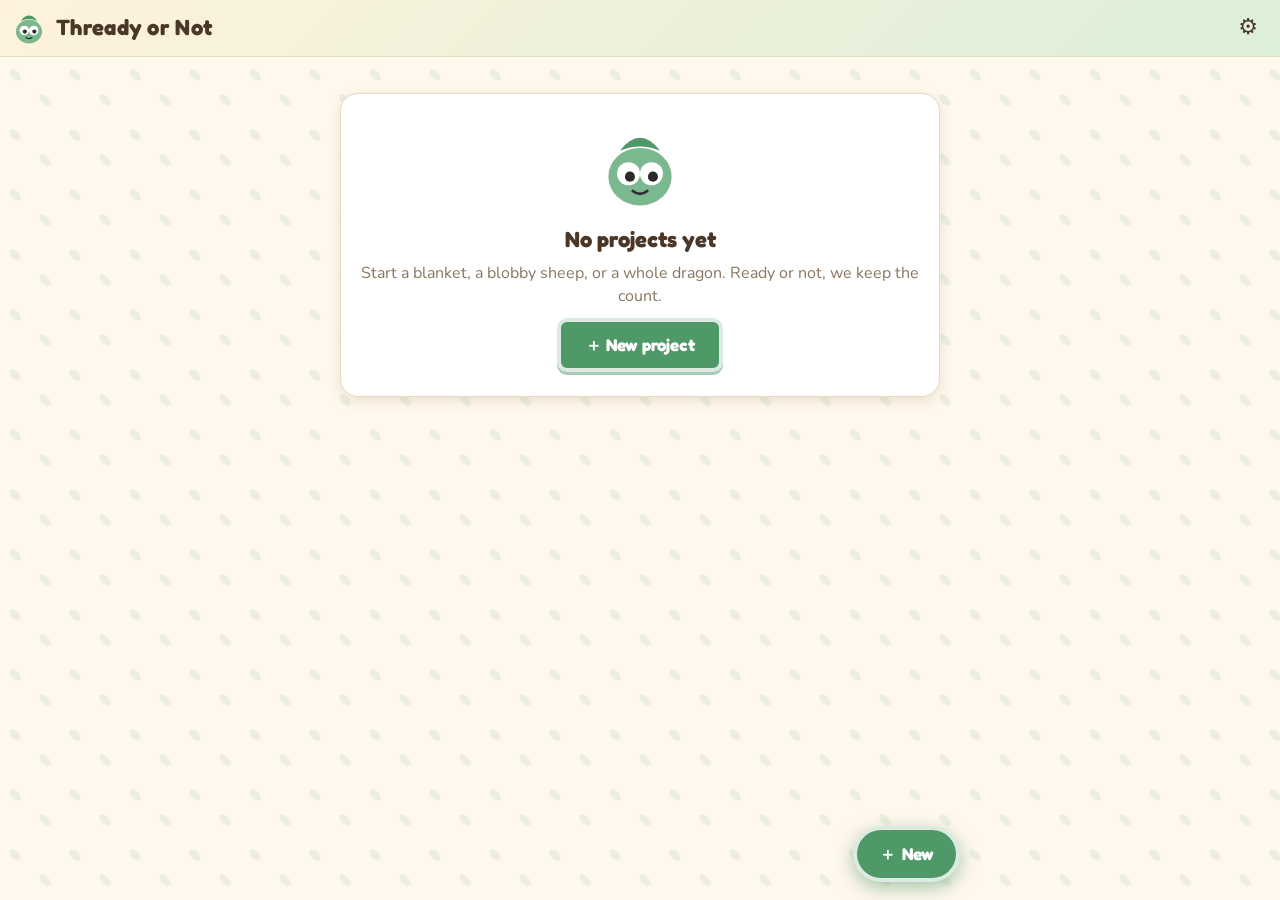
==== commit 5dad9fb8: "Rename app to "Thready or Not" Title, header, iOS home-screen name, manifest, tagline, backup file n" ====
--- a/index.html
+++ b/index.html
@@ -2,7 +2,7 @@
 <html lang="en">
 <head>
 <meta charset="utf-8">
-<title>Stitchkeeper</title>
+<title>Thready or Not</title>
 <meta name="viewport" content="width=device-width, initial-scale=1, viewport-fit=cover">
 <meta name="description" content="A crochet row, round and stitch counter that works offline.">
 <meta name="theme-color" content="#9ccc65">
@@ -14,7 +14,7 @@
 <link rel="apple-touch-icon" href="./icons/apple-touch-icon.png">
 <meta name="apple-mobile-web-app-capable" content="yes">
 <meta name="mobile-web-app-capable" content="yes">
-<meta name="apple-mobile-web-app-title" content="Stitchkeeper">
+<meta name="apple-mobile-web-app-title" content="Thready or Not">
 <meta name="apple-mobile-web-app-status-bar-style" content="black-translucent">
 
 <!-- Styles -->
@@ -35,7 +35,7 @@
 <section id="screen-home" class="screen" aria-label="Projects">
   <header class="topbar">
     <div class="topbar-mascot" aria-hidden="true"></div>
-    <h1 class="topbar-title">Stitchkeeper</h1>
+    <h1 class="topbar-title">Thready or Not</h1>
     <button type="button" id="btn-settings" class="icon-btn" aria-label="Settings">
       <span aria-hidden="true">⚙️</span>
     </button>
@@ -45,7 +45,7 @@
     <section id="home-empty" class="empty-state" hidden>
       <div class="empty-mascot" aria-hidden="true"></div>
       <h2>No projects yet</h2>
-      <p class="muted">Start a blanket, a blobby sheep, or a whole dragon. Stitchkeeper keeps the count.</p>
+      <p class="muted">Start a blanket, a blobby sheep, or a whole dragon. Ready or not, we keep the count.</p>
       <button type="button" class="btn primary big" data-action="new-project">＋ New project</button>
     </section>
 
@@ -103,9 +103,17 @@
       </div>
     </section>
 
+    <div id="setup-line" class="setup-line" hidden>
+      <span class="setup-line-tag">Setup</span>
+      <span class="setup-line-text" id="setup-line-text"></span>
+    </div>
+
     <button type="button" id="pattern-line" class="pattern-line" hidden>
       <span class="pattern-line-tag" id="pattern-line-tag"></span>
-      <span class="pattern-line-text" id="pattern-line-text"></span>
+      <span class="pattern-line-main">
+        <span class="pattern-line-text" id="pattern-line-text"></span>
+        <span class="pattern-line-notes" id="pattern-line-notes" hidden></span>
+      </span>
     </button>
 
     <section class="stitch-section" aria-label="Stitch counter">
--- a/css/app.css
+++ b/css/app.css
@@ -513,6 +513,48 @@
   -webkit-box-orient: vertical;
 }
 
+.pattern-line-main {
+  flex: 1 1 auto;
+  min-width: 0;
+  display: flex;
+  flex-direction: column;
+  gap: 2px;
+}
+.pattern-line-notes {
+  font-size: 12px;
+  line-height: 1.3;
+  color: var(--text-muted);
+}
+
+/* Setup / foundation line, shown while the first row is being worked */
+.setup-line {
+  display: flex;
+  align-items: baseline;
+  gap: 8px;
+  padding: 8px 12px;
+  border-radius: var(--radius-sm);
+  border: 1px dashed var(--border);
+  background: var(--surface-2);
+  color: var(--text-muted);
+}
+.setup-line-tag {
+  flex: 0 0 auto;
+  font-size: 11px;
+  font-weight: 800;
+  letter-spacing: 0.6px;
+  text-transform: uppercase;
+  color: var(--accent-2);
+}
+.setup-line-text {
+  flex: 1 1 auto;
+  font-size: 14px;
+  line-height: 1.35;
+  overflow: hidden;
+  display: -webkit-box;
+  -webkit-line-clamp: 2;
+  -webkit-box-orient: vertical;
+}
+
 /* --------------------------------------------------------------------------
    9. Stitch button
    -------------------------------------------------------------------------- */
@@ -786,7 +828,8 @@
   border-top: 1px solid var(--border);
   background: var(--surface);
 }
-.sheet-foot .btn { flex: 1 1 0; }
+.sheet-foot .btn { flex: 1 1 0; min-width: 0; overflow: hidden; }
+.sheet-foot .btn.wrap-label { font-size: 13px; line-height: 1.2; text-align: center; }
 
 @media (min-width: 700px) {
   dialog.sheet .sheet-inner {
@@ -1088,7 +1131,63 @@
 .status-opt b { font-size: 15px; }
 .status-opt span { font-size: 12px; color: var(--text-muted); }
 
+.pline-header {
+  margin: 10px 0 4px;
+  padding: 0 10px;
+  font-family: var(--font-display);
+  font-size: 15px;
+  font-weight: 700;
+  letter-spacing: 0.6px;
+  text-transform: uppercase;
+  color: var(--accent-2);
+}
+.pline-header:first-child { margin-top: 0; }
+
+.pline-setup {
+  display: flex;
+  align-items: baseline;
+  gap: 8px;
+  background: var(--surface-2);
+  margin-bottom: 4px;
+}
+.pline-tag {
+  flex: 0 0 auto;
+  font-size: 11px;
+  font-weight: 800;
+  letter-spacing: 0.6px;
+  text-transform: uppercase;
+  color: var(--accent-2);
+}
+.pline-body { flex: 1 1 auto; min-width: 0; }
+.pline-count { font-weight: 800; color: var(--text-muted); font-variant-numeric: tabular-nums; }
+.pline.on .pline-count { color: var(--accent-text); }
+.pline-note {
+  margin: -2px 0 6px;
+  padding: 0 10px 0 22px;
+  font-size: 12px;
+  line-height: 1.35;
+  color: var(--text-muted);
+}
+
 .parsed-note { font-size: 12px; color: var(--text-muted); font-weight: 700; }
+
+.pattern-extras { display: flex; flex-direction: column; gap: 10px; }
+.pattern-extras .linkish { display: inline; min-height: 0; padding: 0 2px; }
+
+/* Import pattern sheet */
+.imp-list { display: flex; flex-direction: column; gap: 8px; }
+.imp-item {
+  display: flex;
+  align-items: center;
+  gap: 10px;
+  padding: 8px 10px;
+  border-radius: var(--radius-sm);
+  border: 1px solid var(--border);
+  background: var(--surface-2);
+}
+.imp-main { flex: 1 1 auto; min-width: 0; display: flex; flex-direction: column; gap: 4px; }
+.imp-name { min-height: 40px; background: var(--surface); }
+.imp-meta { font-size: 12px; color: var(--text-muted); font-weight: 700; }
 
 .danger-zone {
   margin-top: 4px;
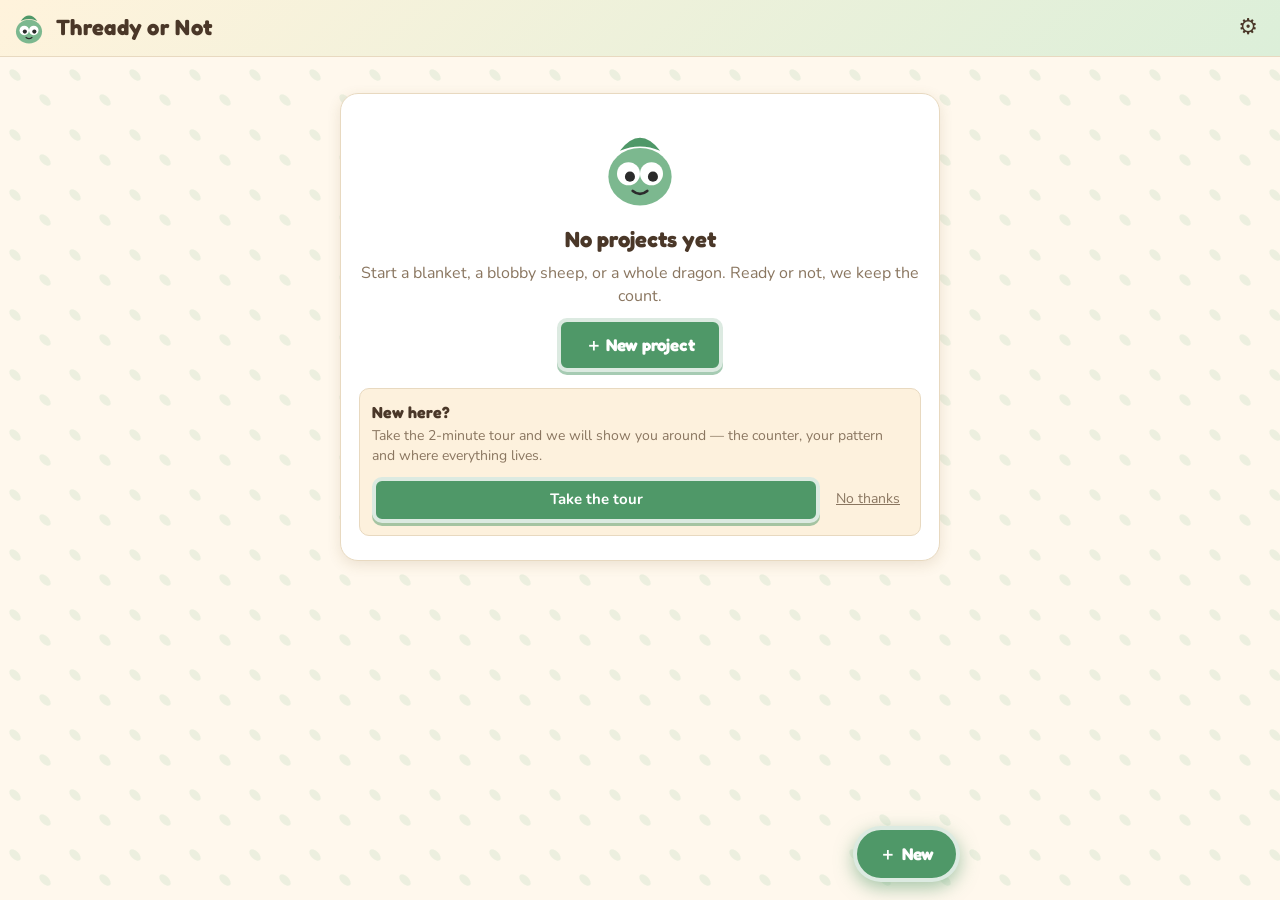
==== commit 37d2e39e: "Guided tours and in-app help - Spotlight walkthrough engine (js/tour.js): dims everything except the" ====
--- a/index.html
+++ b/index.html
@@ -47,6 +47,15 @@
       <h2>No projects yet</h2>
       <p class="muted">Start a blanket, a blobby sheep, or a whole dragon. Ready or not, we keep the count.</p>
       <button type="button" class="btn primary big" data-action="new-project">＋ New project</button>
+
+      <div id="welcome-card" class="welcome-card" hidden>
+        <div class="welcome-title">New here?</div>
+        <p class="welcome-text">Take the 2-minute tour and we will show you around — the counter, your pattern and where everything lives.</p>
+        <div class="welcome-actions">
+          <button type="button" id="welcome-start" class="btn primary">Take the tour</button>
+          <button type="button" id="welcome-dismiss" class="linkish">No thanks</button>
+        </div>
+      </div>
     </section>
 
     <div id="home-list" class="card-list"></div>
@@ -86,7 +95,7 @@
 
     <p id="repeat-readout" class="repeat-readout" hidden></p>
 
-    <section class="card counter-card" aria-label="Row counter">
+    <section class="card counter-card" data-tour="row-counter" aria-label="Row counter">
       <div class="counter-label" id="row-label">ROW</div>
       <div class="counter-row">
         <button type="button" id="row-minus" class="round-btn" aria-label="Previous row">
@@ -159,6 +168,7 @@
 <script src="./js/celebrate.js"></script>
 <script src="./js/audio.js"></script>
 <script src="./js/store.js"></script>
+<script src="./js/tour.js"></script>
 <script src="./js/app.js"></script>
 
 <script>
--- a/css/app.css
+++ b/css/app.css
@@ -1189,6 +1189,84 @@
 .imp-name { min-height: 40px; background: var(--surface); }
 .imp-meta { font-size: 12px; color: var(--text-muted); font-weight: 700; }
 
+/* Templates: list + editor */
+.tpl-edit-link { display: flex; justify-content: flex-start; margin-top: -2px; }
+.tpl-edit-link .linkish { min-height: 36px; padding: 0 2px; }
+
+.tpl-item { text-align: left; }
+.tpl-item-main { flex: 1 1 auto; min-width: 0; display: flex; flex-direction: column; gap: 2px; }
+.tpl-item-name { font-weight: 800; word-break: break-word; }
+.tpl-item-sub { font-size: 12px; color: var(--text-muted); }
+.tpl-tag {
+  flex: 0 0 auto;
+  font-size: 10px;
+  font-weight: 800;
+  letter-spacing: 0.6px;
+  text-transform: uppercase;
+  color: var(--text-muted);
+  border: 1px solid var(--border);
+  border-radius: var(--radius-sm);
+  padding: 3px 6px;
+}
+
+.tpl-parts-edit,
+.tpl-check-edit { display: flex; flex-direction: column; gap: 8px; }
+
+.tpl-part-row {
+  display: flex;
+  flex-direction: column;
+  gap: 8px;
+  padding: 8px;
+  border: 1px solid var(--border);
+  border-radius: var(--radius-sm);
+  background: var(--surface-2);
+}
+.tpl-part-top,
+.tpl-part-bot,
+.tpl-check-row { display: flex; align-items: center; gap: 8px; }
+.tpl-part-name { flex: 1 1 auto; min-width: 0; background: var(--surface); }
+.tpl-part-bot .stepper { flex: 1 1 auto; min-width: 0; }
+.tpl-part-bot .stepper button { width: 42px; height: 42px; }
+.tpl-check-row input[type="text"] { flex: 1 1 auto; min-width: 0; }
+.tpl-mini-label {
+  flex: 0 0 auto;
+  font-size: 12px;
+  font-weight: 800;
+  color: var(--text-muted);
+}
+.tpl-mini {
+  flex: 0 0 auto;
+  width: 42px;
+  height: 42px;
+  border-radius: var(--radius-sm);
+  border: 1px solid var(--border);
+  background: var(--surface);
+  color: var(--text);
+  font-size: 15px;
+}
+.tpl-mini[disabled] { opacity: 0.35; }
+
+/* Checklist item controls */
+.item-text-btn {
+  background: none;
+  border: none;
+  color: inherit;
+  text-align: left;
+  font: inherit;
+  padding: 6px 2px;
+  min-height: 40px;
+}
+.item-edit { flex: 1 1 auto; min-width: 0; min-height: 40px; }
+.item-move {
+  flex: 0 0 auto;
+  min-width: 34px;
+  min-height: 40px;
+  color: var(--text-muted);
+  background: none;
+  font-size: 13px;
+}
+.item-move[disabled] { opacity: 0.3; }
+
 .danger-zone {
   margin-top: 4px;
   padding-top: 12px;
@@ -1196,6 +1274,173 @@
   display: flex;
   flex-direction: column;
   gap: 8px;
+}
+
+/* --------------------------------------------------------------------------
+   16b. Guided help (tours) — spotlight overlay + card
+   -------------------------------------------------------------------------- */
+
+/* First-run welcome card in the home empty state */
+.welcome-card {
+  margin-top: 16px;
+  padding: 12px;
+  border: 1px solid var(--border);
+  border-radius: var(--radius-sm);
+  background: var(--surface-2);
+  text-align: left;
+}
+.welcome-title {
+  font-family: var(--font-display);
+  font-weight: 700;
+  font-size: 16px;
+  margin-bottom: 2px;
+}
+.welcome-text { font-size: 14px; color: var(--text-muted); margin-bottom: 10px; }
+.welcome-actions { display: flex; flex-wrap: wrap; align-items: center; gap: 8px; }
+.welcome-actions .btn { flex: 1 1 auto; }
+
+/* The overlay lives in <body>, or inside the open <dialog> when there is one
+   (the top layer paints above everything else, so we have to join it). */
+.tour-overlay {
+  position: fixed;
+  inset: 0;
+  z-index: 200;
+  pointer-events: none;
+  animation: sk-tour-in 0.16s ease;
+}
+@keyframes sk-tour-in {
+  from { opacity: 0; }
+  to { opacity: 1; }
+}
+
+/* Four dim panels leave a hole: the target stays visible and clickable.
+   Geometry is set straight from JS with no transition — a spotlight that
+   lags behind its card is worse than one that simply lands. */
+.tour-dim {
+  position: fixed;
+  background: var(--overlay);
+  pointer-events: auto;
+}
+
+.tour-ring {
+  position: fixed;
+  border: 3px solid var(--accent-2);
+  border-radius: var(--radius-sm);
+  pointer-events: none;
+}
+
+.tour-card {
+  position: fixed;
+  left: 12px;
+  top: 12px;
+  width: min(360px, calc(100vw - 24px));
+  max-height: calc(100dvh - 24px);
+  overflow-y: auto;
+  overscroll-behavior: contain;
+  pointer-events: auto;
+  background: var(--surface);
+  color: var(--text);
+  border: 1px solid var(--border);
+  border-radius: var(--radius);
+  box-shadow: var(--shadow);
+  padding: var(--pad);
+  font-family: var(--font-body);
+}
+.tour-card.centered {
+  left: 50%;
+  top: 50%;
+  transform: translate(-50%, -50%);
+}
+
+.tour-count {
+  font-size: 12px;
+  font-weight: 700;
+  letter-spacing: 0.08em;
+  text-transform: uppercase;
+  color: var(--text-muted);
+  margin-bottom: 2px;
+}
+.tour-title {
+  font-family: var(--font-display);
+  font-size: 17px;
+  line-height: 1.25;
+  margin-bottom: 6px;
+}
+.tour-body {
+  font-size: 14px;
+  line-height: 1.5;
+  margin: 0 0 8px;
+}
+.tour-try {
+  font-size: 13px;
+  font-weight: 700;
+  color: var(--accent-2);
+  margin: 0 0 8px;
+}
+.tour-extra {
+  display: flex;
+  flex-direction: column;
+  gap: 8px;
+  margin-bottom: 10px;
+}
+.tour-extra .btn { min-height: 44px; }
+
+.tour-foot {
+  display: flex;
+  align-items: center;
+  gap: 8px;
+}
+.tour-spacer { flex: 1 1 auto; }
+.tour-skip {
+  color: var(--text-muted);
+  text-decoration: underline;
+  font-size: 14px;
+  min-height: 44px;
+  padding: 0 4px;
+}
+.tour-nav {
+  min-height: 42px;
+  padding: 6px 14px;
+  font-size: 15px;
+}
+.tour-nav[disabled] { opacity: 0.4; }
+
+/* Help & tours (settings) */
+.help-item {
+  display: flex;
+  align-items: center;
+  gap: 10px;
+  padding: 8px 0;
+  border-bottom: 1px solid var(--border);
+}
+.help-item:last-of-type { border-bottom: none; }
+.help-main { flex: 1 1 auto; min-width: 0; }
+.help-name { font-weight: 700; font-size: 15px; }
+.help-blurb { font-size: 13px; color: var(--text-muted); }
+.help-seen { color: var(--success); font-weight: 800; flex: 0 0 auto; }
+.help-item .btn { flex: 0 0 auto; min-height: 40px; padding: 4px 14px; font-size: 14px; }
+
+.faq {
+  border: 1px solid var(--border);
+  border-radius: var(--radius-sm);
+  background: var(--surface-2);
+  padding: 8px 10px;
+}
+.faq + .faq { margin-top: 8px; }
+.faq > summary {
+  cursor: pointer;
+  font-weight: 700;
+  font-size: 14px;
+  list-style: none;
+}
+.faq > summary::-webkit-details-marker { display: none; }
+.faq > summary::before { content: '› '; color: var(--text-muted); }
+.faq[open] > summary::before { content: '⌄ '; }
+.faq > p {
+  font-size: 14px;
+  color: var(--text-muted);
+  margin: 8px 0 2px;
+  line-height: 1.5;
 }
 
 /* --------------------------------------------------------------------------
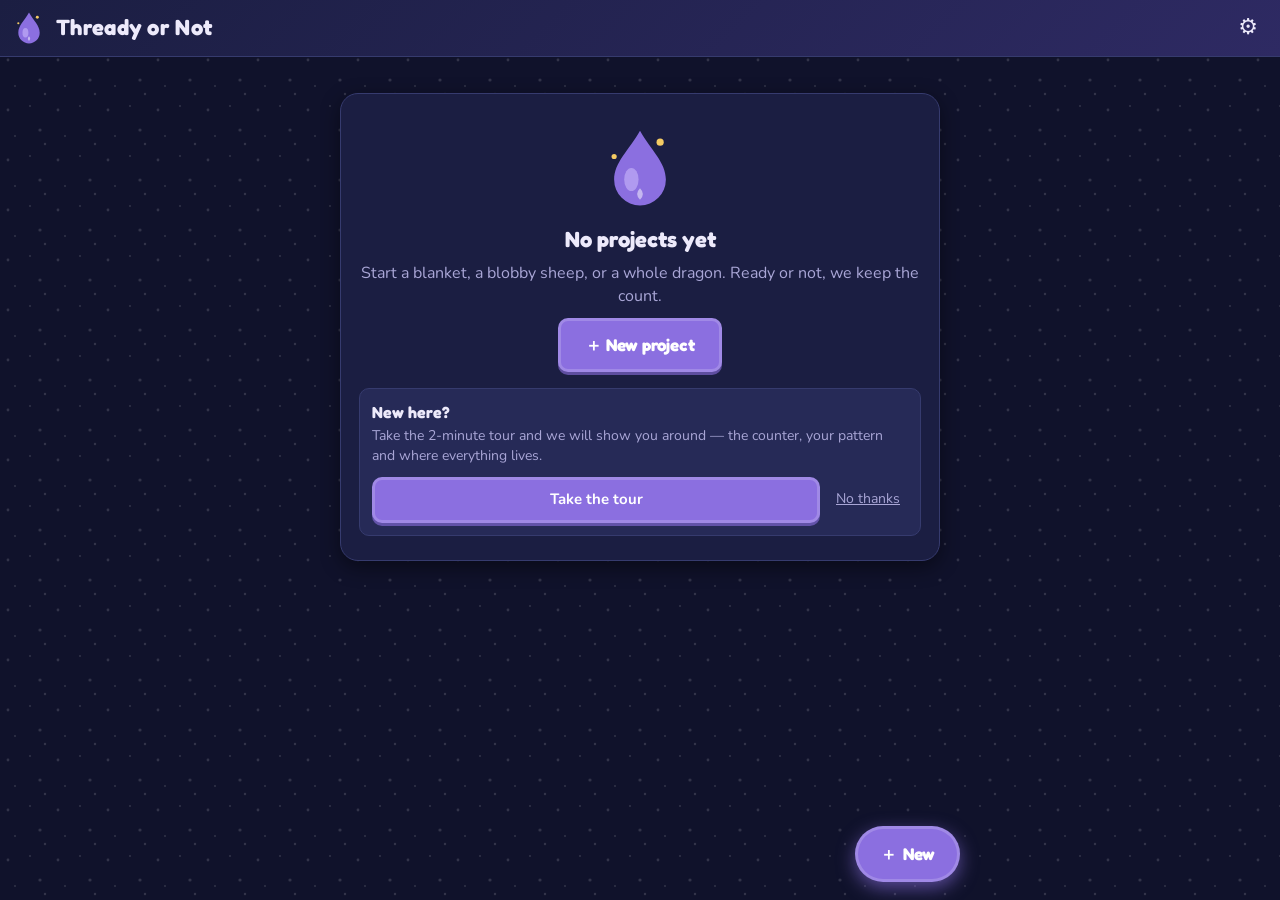
==== commit 5e988c2d: "Stardrop Night default theme; smoother welcome tour - New installs start on Stardrop Night (manifest" ====
--- a/index.html
+++ b/index.html
@@ -5,7 +5,7 @@
 <title>Thready or Not</title>
 <meta name="viewport" content="width=device-width, initial-scale=1, viewport-fit=cover">
 <meta name="description" content="A crochet row, round and stitch counter that works offline.">
-<meta name="theme-color" content="#9ccc65">
+<meta name="theme-color" content="#1b1e42">
 <meta name="color-scheme" content="light dark">
 
 <!-- PWA / iOS -->
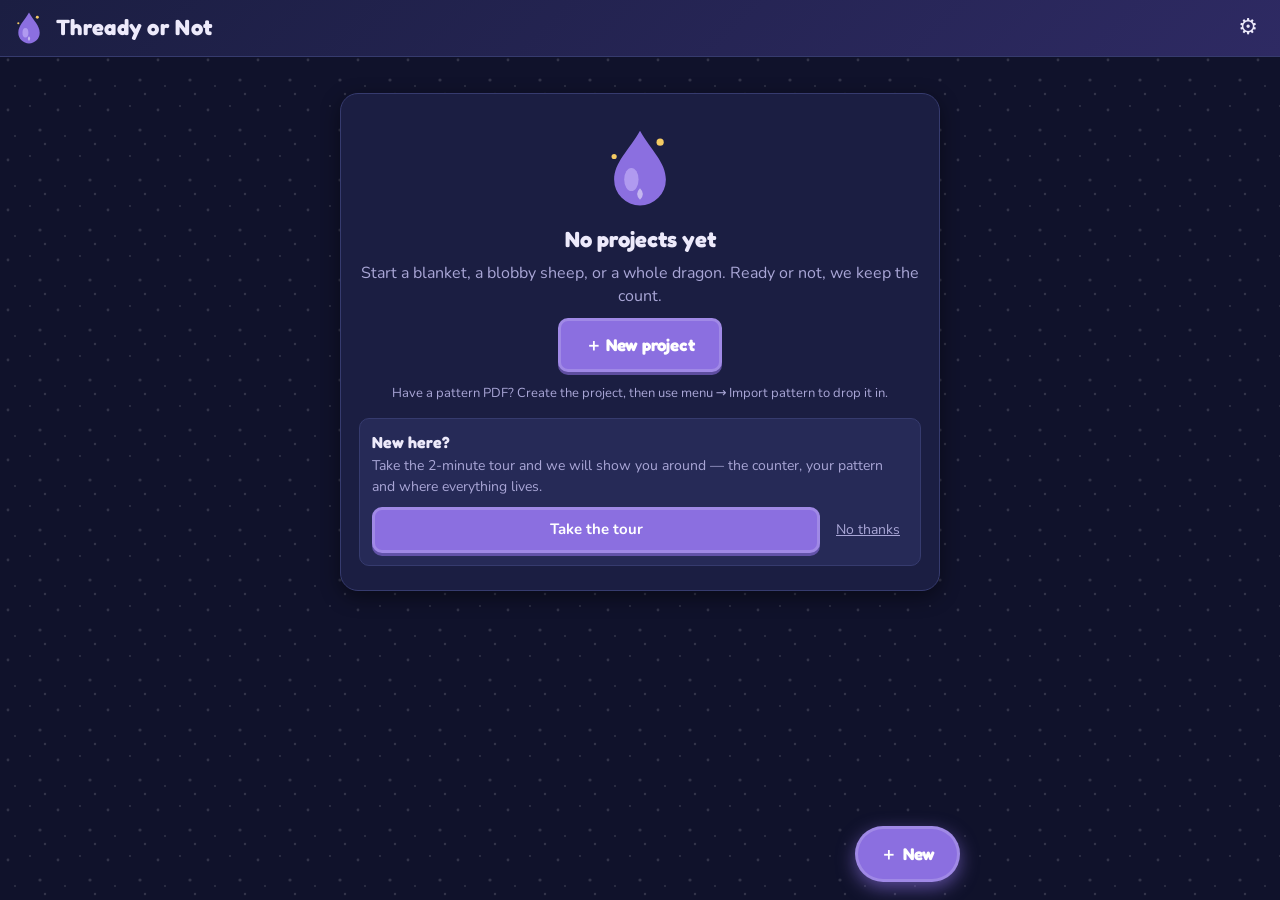
==== commit 2c077f61: "In-app PDF import with drag-and-drop and checklist extraction - Import pattern sheet: drop a PDF or " ====
--- a/index.html
+++ b/index.html
@@ -47,6 +47,7 @@
       <h2>No projects yet</h2>
       <p class="muted">Start a blanket, a blobby sheep, or a whole dragon. Ready or not, we keep the count.</p>
       <button type="button" class="btn primary big" data-action="new-project">＋ New project</button>
+      <p class="pdf-hint">Have a pattern PDF? Create the project, then use menu → Import pattern to drop it in.</p>
 
       <div id="welcome-card" class="welcome-card" hidden>
         <div class="welcome-title">New here?</div>
@@ -165,6 +166,8 @@
 <!-- Scripts (order matters) -->
 <script src="./js/themes.js"></script>
 <script src="./js/patterns.js"></script>
+<!-- pdf.js itself is NOT loaded here: PdfText pulls it in on first use. -->
+<script src="./js/pdftext.js"></script>
 <script src="./js/celebrate.js"></script>
 <script src="./js/audio.js"></script>
 <script src="./js/store.js"></script>
--- a/css/app.css
+++ b/css/app.css
@@ -1188,6 +1188,78 @@
 .imp-main { flex: 1 1 auto; min-width: 0; display: flex; flex-direction: column; gap: 4px; }
 .imp-name { min-height: 40px; background: var(--surface); }
 .imp-meta { font-size: 12px; color: var(--text-muted); font-weight: 700; }
+.imp-check-text {
+  flex: 1 1 auto;
+  min-width: 0;
+  font-size: 14px;
+  line-height: 1.3;
+  overflow-wrap: anywhere;
+}
+
+/* PDF drop zone */
+.dz-wrap { display: flex; flex-direction: column; gap: 6px; margin-bottom: 14px; }
+
+.dz {
+  display: flex;
+  flex-direction: column;
+  align-items: center;
+  justify-content: center;
+  gap: 6px;
+  width: 100%;
+  min-height: 108px;
+  padding: 14px 12px;
+  text-align: center;
+  color: var(--text);
+  background: var(--surface-2);
+  border: 2px dashed var(--border);
+  border-radius: var(--radius-sm);
+  font: inherit;
+  font-weight: 700;
+  cursor: pointer;
+}
+.dz:focus-visible { outline: 3px solid var(--accent-2); outline-offset: 2px; }
+.dz.over {
+  border-color: var(--accent-2);
+  border-style: solid;
+  background: var(--surface);
+  box-shadow: 0 0 0 3px var(--primary-glow);
+}
+.dz.busy { cursor: progress; opacity: 1; }
+.dz[disabled] { opacity: 1; }
+
+.dz-icon { font-size: 26px; line-height: 1; }
+.dz-line { font-size: 14px; line-height: 1.35; max-width: 26em; }
+.dz-link { color: var(--accent-2); text-decoration: underline; }
+.dz-status { font-size: 13px; color: var(--text-muted); font-weight: 700; }
+
+.dz-bar {
+  display: block;
+  width: min(220px, 80%);
+  height: 6px;
+  border-radius: 999px;
+  background: var(--border);
+  overflow: hidden;
+}
+.dz-bar-fill {
+  display: block;
+  height: 100%;
+  width: 0;
+  background: var(--accent-2);
+  transition: width 0.2s linear;
+}
+@media (prefers-reduced-motion: reduce) {
+  .dz-bar-fill { transition: none; }
+}
+
+.dz-result { font-size: 12px; font-weight: 700; margin: 0; }
+
+/* "Have a pattern PDF?" pointer on the empty state and the new-project sheet */
+.pdf-hint {
+  font-size: 13px;
+  line-height: 1.4;
+  color: var(--text-muted);
+  margin: 12px 0 0;
+}
 
 /* Templates: list + editor */
 .tpl-edit-link { display: flex; justify-content: flex-start; margin-top: -2px; }
